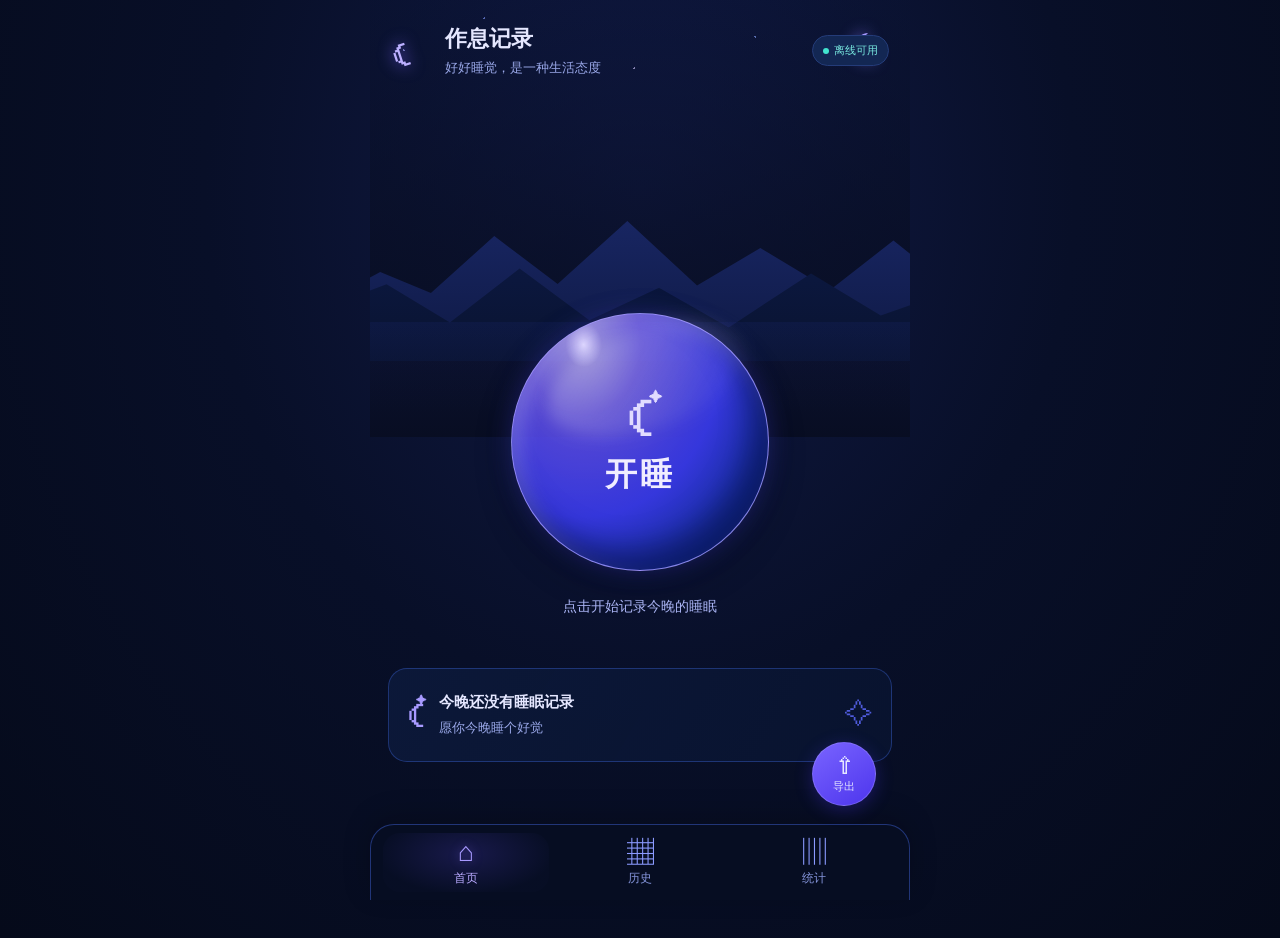
==== index.html @ d7cca5ba "Add files via upload" ====
<!doctype html><html lang="zh-CN"><head><meta charset="utf-8"><meta name="viewport" content="width=device-width,initial-scale=1,viewport-fit=cover"><meta name="theme-color" content="#070d22"><meta name="description" content="离线睡眠记录"><title>作息记录</title><link rel="manifest" href="./manifest.json"><link rel="icon" href="./icon-192.png"><link rel="stylesheet" href="./style.css"></head><body><div class="app-shell">
<header class="app-header"><div class="brand-mark">☾</div><div class="brand-copy"><h1 id="page-heading">作息记录</h1><p id="page-subtitle">好好睡觉，是一种生活态度</p></div><span class="offline-pill"><i></i>离线可用</span></header>
<main>
<section class="page active" id="page-home" data-page="home"><div class="home-scene"><div class="scene-stars"></div><div class="scene-moon"></div><div class="mountain back"></div><div class="mountain front"></div><div class="lake"></div></div><div class="sleep-orb-wrap"><button id="sleep-toggle" class="sleep-orb"><span class="orb-moon">☾<i>✦</i></span><span class="orb-label" id="sleep-toggle-label">开睡</span></button></div><p class="home-hint" id="home-hint">点击开始记录今晚的睡眠</p><div class="sleep-status-card"><div class="status-moon">☾<small>✦</small></div><div><strong id="status-title">今晚还没有睡眠记录</strong><p id="status-description">愿你今晚睡个好觉</p></div><span class="sprig">✧</span></div><div class="recent-mini" id="home-recent" hidden></div></section>
<section class="page" id="page-history" data-page="history" hidden><div class="section-heading"><div><h2>历史</h2><p>记录每一个安稳的夜晚</p></div><span class="heading-icon">▦</span></div><div class="month-picker"><button id="prev-year">«</button><button id="prev-month">‹</button><strong id="month-label"></strong><button id="next-month">›</button><button id="next-year">»</button></div><div class="calendar"><div class="weekday-row"><span>周一</span><span>周二</span><span>周三</span><span>周四</span><span>周五</span><span>周六</span><span>周日</span></div><div class="calendar-grid" id="calendar-grid"></div></div><div class="history-list-card"><div class="selected-date-heading"><div><h3 id="selected-date-title">选择日期</h3><p id="selected-date-subtitle">该日期的睡眠记录</p></div><span class="selected-date-dot"></span></div><div id="selected-records" class="record-list"></div></div></section>
<section class="page" id="page-stats" data-page="stats" hidden><div class="section-heading"><div><h2>统计分析</h2><p>了解睡眠，遇见更好的自己</p></div><span class="heading-icon">▥</span></div><div class="period-switch"><button class="period-button active" data-period="month">按月</button><button class="period-button" data-period="year">按年</button></div><div class="stat-card"><div class="stat-icon moon-icon">☾</div><div><p id="total-label">本月睡眠总时长</p><strong id="total-value">0 <small>小时</small> 0 <small>分钟</small></strong></div></div><div class="stat-card"><div class="stat-icon clock-icon">◴</div><div><p>平均每天睡眠时长</p><strong id="average-value">0 <small>小时</small> 0 <small>分钟</small></strong></div></div><div class="distribution-card"><h3>开始睡觉的时间分布</h3><p class="distribution-subtitle">按开始睡觉的时间统计次数</p><div id="time-distribution" class="distribution-list"></div><p class="sample-note" id="stats-empty-note" hidden>记录更多睡眠后，这里会显示你的入睡时间规律。</p></div></section>
</main><button id="export-button" class="export-fab" title="导出记录"><span>⇧</span><small>导出</small></button><input id="import-file" type="file" accept="application/json,.json" hidden><nav class="bottom-nav"><button class="nav-button active" data-page="home"><span class="nav-icon">⌂</span><span>首页</span></button><button class="nav-button" data-page="history"><span class="nav-icon">▦</span><span>历史</span></button><button class="nav-button" data-page="stats"><span class="nav-icon">▥</span><span>统计</span></button></nav></div><div id="toast" class="toast" role="status"></div><script src="./app.js"></script></body></html>
---- style.css ----
:root{color-scheme:dark;--bg:#070d22;--panel:#0c1837;--border:rgba(54,91,198,.45);--purple:#7760ff;--text:#e5e7ff;--muted:#9aa8e9;--nav:76px}*{box-sizing:border-box}html,body{margin:0;min-height:100%;background:#070d22;color:var(--text);font-family:-apple-system,BlinkMacSystemFont,"Segoe UI","PingFang SC","Microsoft YaHei",sans-serif}body{background:radial-gradient(ellipse at 50% 20%,#111a46,#080f28 48%,#050a1a);-webkit-tap-highlight-color:transparent}button{font:inherit;color:inherit;cursor:pointer}.app-shell{max-width:540px;min-height:100vh;margin:auto;padding:max(18px,env(safe-area-inset-top)) 18px calc(var(--nav) + 100px + env(safe-area-inset-bottom));position:relative;overflow:hidden}.app-header{display:flex;align-items:center;gap:12px;position:relative;z-index:2;padding:6px 3px 16px}.brand-mark{width:42px;font-size:36px;color:#bcb0ff;text-shadow:0 0 16px #7760ff;transform:rotate(-18deg)}.brand-copy h1{margin:0;font-size:22px;font-weight:650}.brand-copy p{margin:5px 0 0;color:var(--muted);font-size:13px}.offline-pill{margin-left:auto;border:1px solid #243c79;border-radius:99px;padding:7px 10px;color:#78e8e0;font-size:11px;background:#132753;white-space:nowrap}.offline-pill i{display:inline-block;width:6px;height:6px;border-radius:50%;background:#42e4cf;margin-right:5px}.page[hidden]{display:none!important}.home-scene{position:absolute;z-index:0;left:-18px;right:-18px;top:-18px;height:455px;overflow:hidden;pointer-events:none;background:linear-gradient(180deg,#09143733,#080d21 95%)}.scene-stars{position:absolute;inset:0;opacity:.6;background-image:radial-gradient(1px 1px at 9% 15%,#b4baff 99%,transparent),radial-gradient(1px 1px at 23% 8%,#829aff 99%,transparent),radial-gradient(1px 1px at 49% 19%,#d3c9ff 99%,transparent),radial-gradient(1px 1px at 70% 12%,#8ba8ff 99%,transparent)}.scene-moon{position:absolute;top:48px;right:38px;width:27px;height:27px;border-radius:50%;box-shadow:-8px 3px 0 #a79aff;filter:drop-shadow(0 0 8px #8375ff)}.mountain{position:absolute;left:-5%;right:-5%;height:150px;bottom:96px;clip-path:polygon(0 74%,9% 54%,17% 68%,27% 30%,37% 62%,48% 20%,59% 63%,69% 38%,80% 66%,90% 33%,100% 67%,100% 100%,0 100%)}.mountain.back{background:linear-gradient(#1a2868,#101b48)}.mountain.front{bottom:76px;height:120px;background:linear-gradient(#0c1944,#09132f);clip-path:polygon(0 56%,10% 36%,20% 68%,31% 23%,42% 66%,53% 39%,64% 72%,77% 27%,88% 62%,100% 40%,100% 100%,0 100%)}.lake{position:absolute;bottom:0;left:0;right:0;height:115px;background:linear-gradient(#222e8828,#08102d22)}.sleep-orb-wrap{position:relative;z-index:1;display:flex;justify-content:center;padding-top:220px}.sleep-orb{position:relative;width:min(65vw,258px);aspect-ratio:1;border:1px solid #afa4ffbd;border-radius:50%;display:flex;flex-direction:column;align-items:center;justify-content:center;gap:8px;background:radial-gradient(ellipse at 28% 12%,#dbd4ff 0%,#a190ffc7 7%,#6f59ffc7 22%,#3537dc 54%,#152d9e 78%,#17276b 100%);box-shadow:inset -16px -20px 28px #040c3c85,inset 9px 8px 18px #e3dbff3d,0 0 24px #514dff45,0 12px 34px #02061a73;transition:transform .16s,filter .16s}.sleep-orb:before{content:"";position:absolute;inset:5% 8% 55% 12%;border-radius:50%;background:linear-gradient(140deg,#ffffff40,#ffffff00);filter:blur(8px);transform:rotate(-18deg)}.sleep-orb:active{transform:translateY(4px) scale(.985);filter:brightness(.88)}.orb-moon{position:relative;font-size:58px;line-height:1;color:#e1dcff}.orb-moon i{position:absolute;top:3px;right:-8px;font-size:14px;font-style:normal}.orb-label{font-size:32px;font-weight:700;letter-spacing:.08em;color:#f0edff}.home-hint{position:relative;z-index:1;text-align:center;margin:27px 0 52px;color:#aab4f4;font-size:14px}.sleep-status-card{position:relative;z-index:1;display:flex;align-items:center;gap:13px;min-height:94px;padding:17px 18px;border:1px solid var(--border);border-radius:19px;background:linear-gradient(120deg,#0c193af5,#09142ff0)}.status-moon{font-size:37px;color:#a89aff;position:relative}.status-moon small{position:absolute;top:0;right:-1px;font-size:11px}.sleep-status-card strong{font-size:15px;font-weight:600}.sleep-status-card p{margin:7px 0 0;color:var(--muted);font-size:13px}.sprig{margin-left:auto;color:#4f5bdb;font-size:28px}.recent-mini{margin-top:12px;padding:13px;background:#0d193bcc;border:1px solid var(--border);border-radius:15px;color:var(--muted);font-size:13px}.section-heading{display:flex;align-items:center;justify-content:space-between;margin:2px 4px 20px}.section-heading h2{margin:0;font-size:25px}.section-heading p{margin:6px 0 0;color:var(--muted);font-size:14px}.heading-icon{color:#9291ff;font-size:29px}.month-picker{display:flex;align-items:center;justify-content:space-between;gap:5px;padding:9px 10px;background:#0c193bf5;border:1px solid #324d9d47;border-radius:18px}.month-picker button{border:0;background:transparent;color:#9ca4ff;font-size:27px;line-height:1;min-width:28px;padding:3px}.month-picker strong{font-size:18px;white-space:nowrap}.weekday-row,.calendar-grid{display:grid;grid-template-columns:repeat(7,minmax(0,1fr));text-align:center}.weekday-row{margin:20px 0 9px;color:#a6b1f2;font-size:12px}.calendar-grid{row-gap:8px}.calendar-day{justify-self:center;width:35px;height:35px;display:grid;place-items:center;border:0;border-radius:50%;background:transparent;color:#dfe3ff;font-size:14px;position:relative}.calendar-day.outside{color:#5e6b9d}.calendar-day.has-record{background:#304fff99;color:white;box-shadow:0 0 12px #2b4bff61}.calendar-day.has-record:after{content:"";position:absolute;bottom:3px;width:3px;height:3px;border-radius:50%;background:#d4ddff}.calendar-day.selected{background:linear-gradient(145deg,#a18aff,#7550ff);box-shadow:0 0 15px #7d5cff8c}.calendar-day.today:not(.selected){outline:1px solid #ac9fffc9}.history-list-card,.distribution-card{margin-top:20px;padding:15px 12px 12px;border:1px solid #2d4b9d66;border-radius:20px;background:linear-gradient(145deg,#0c1939f5,#071129f5)}.selected-date-heading{display:flex;align-items:center;justify-content:space-between;padding:0 3px 11px}.selected-date-heading h3{margin:0;font-size:16px}.selected-date-heading p{margin:5px 0 0;font-size:12px;color:var(--muted)}.selected-date-dot{width:8px;height:8px;border-radius:50%;background:#9b87ff;box-shadow:0 0 10px #7760ff}.record-list{display:grid;gap:9px}.record-row{display:flex;align-items:center;gap:11px;padding:12px;border:1px solid #2c4b9e8c;border-radius:14px;background:linear-gradient(100deg,#132553eb,#0d1c42e6)}.record-row.selected-record{border-color:#8b68ff;background:linear-gradient(100deg,#442dabC7,#1e2671e6)}.record-moon{font-size:26px;color:#b7aaff}.record-main{flex:1;min-width:0}.record-times{font-size:14px;white-space:nowrap}.record-duration{margin-top:5px;color:#aeb9f2;font-size:12px}.record-empty{padding:22px 8px;text-align:center;color:#7887bd;font-size:13px}.period-switch{display:flex;gap:4px;padding:5px;margin-bottom:15px;border:1px solid #2c489757;border-radius:18px;background:#0c1a3df0}.period-button{flex:1;border:0;border-radius:14px;padding:11px;color:#9aa8e7;background:transparent}.period-button.active{background:linear-gradient(110deg,#6657f4,#5946e8);color:white}.stat-card{display:flex;align-items:center;gap:17px;padding:19px 18px;margin-bottom:13px;border:1px solid #2f4ea066;border-radius:20px;background:linear-gradient(125deg,#0e1e45f5,#0a1634f5)}.stat-icon{flex-shrink:0;width:52px;height:52px;display:grid;place-items:center}.moon-icon{font-size:51px;color:#c3b5ff}.clock-icon{width:46px;height:46px;border-radius:50%;background:linear-gradient(145deg,#b7a5ff,#7771f4);color:#111c55;font-size:30px}.stat-card p{margin:0 0 9px;color:#aab5ef;font-size:14px}.stat-card strong{font-size:25px;font-weight:650;white-space:nowrap}.stat-card strong small{font-size:14px;font-weight:500}.distribution-card{margin-top:15px;padding:17px 15px 15px}.distribution-card h3{margin:0;font-size:17px}.distribution-subtitle{margin:7px 0 19px;color:#929fe1;font-size:12px}.distribution-list{display:grid;gap:16px}.distribution-item{display:grid;gap:7px}.distribution-meta{display:flex;align-items:center;gap:10px}.distribution-name{width:32px;flex-shrink:0;font-size:14px}.distribution-time{flex:1;color:#93a2e8;font-size:12px;white-space:nowrap}.distribution-count{font-size:13px;white-space:nowrap}.progress-track{height:11px;overflow:hidden;border-radius:99px;background:#182c67}.progress-fill{height:100%;border-radius:99px;background:linear-gradient(90deg,#7162ff,#6953f7);transition:width .25s}.sample-note{margin:15px 0 0;padding:9px 10px;border-radius:10px;color:#7f91d8;background:#142553b8;font-size:11px;line-height:1.6}.export-fab{position:fixed;z-index:20;right:max(calc((100vw - 500px)/2 + 14px),18px);bottom:calc(var(--nav) + 18px + env(safe-area-inset-bottom));width:64px;height:64px;border:1px solid #b3a4ff59;border-radius:50%;display:flex;flex-direction:column;justify-content:center;align-items:center;gap:1px;background:linear-gradient(145deg,#7964ff,#4d35ed);box-shadow:0 4px 18px #4331e255}.export-fab span{font-size:24px;line-height:1}.export-fab small{font-size:11px}.bottom-nav{position:fixed;z-index:15;bottom:0;left:50%;transform:translateX(-50%);width:min(100%,540px);padding:8px 12px calc(8px + env(safe-area-inset-bottom));min-height:calc(var(--nav) + env(safe-area-inset-bottom));display:grid;grid-template-columns:repeat(3,1fr);gap:8px;background:#070e23f5;border:1px solid #304ca8a6;border-bottom:0;border-radius:24px 24px 0 0;box-shadow:0 -8px 28px #0003;backdrop-filter:blur(16px)}.nav-button{display:flex;flex-direction:column;align-items:center;justify-content:center;gap:3px;border:0;border-radius:17px;background:transparent;color:#8595dc;font-size:12px}.nav-icon{font-size:27px;line-height:1.05;color:#8b9aff}.nav-button.active{color:#b9aaff;background:radial-gradient(ellipse at 50% 35%,#5643d23b,#1f235f0a 75%)}.nav-button.active .nav-icon{color:#a89aff;filter:drop-shadow(0 0 5px #8569ff80)}.toast{position:fixed;z-index:40;left:50%;bottom:calc(var(--nav) + 92px + env(safe-area-inset-bottom));transform:translate(-50%,10px);max-width:calc(100vw - 40px);padding:11px 16px;border:1px solid #786edc59;border-radius:13px;background:#121b3ff7;color:#e2e2ff;font-size:13px;text-align:center;opacity:0;pointer-events:none;transition:opacity .18s,transform .18s}.toast.show{opacity:1;transform:translate(-50%,0)}@media(max-width:380px){.app-shell{padding-left:13px;padding-right:13px}.sleep-orb-wrap{padding-top:200px}.stat-card{padding:16px 13px;gap:11px}.stat-card strong{font-size:22px}.month-picker strong{font-size:16px}.calendar-day{width:32px;height:32px}.distribution-meta{gap:6px}.distribution-time{font-size:11px}}
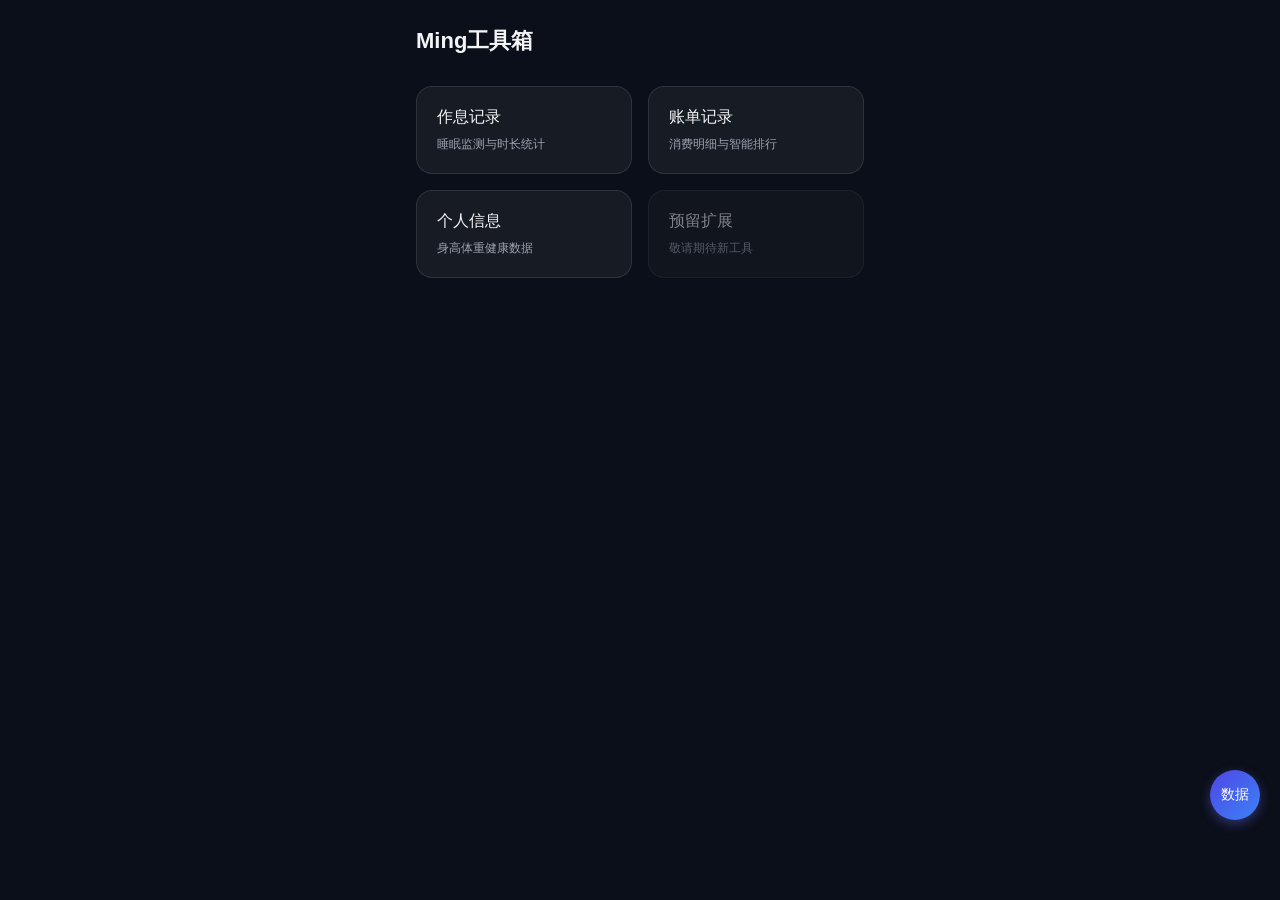
==== commit ff59cac0: "最终版本的三功能工具箱 其中包括：作息记录、账单记录、个人信息" ====
--- a/index.html
+++ b/index.html
@@ -1,7 +1,1021 @@
-<!doctype html><html lang="zh-CN"><head><meta charset="utf-8"><meta name="viewport" content="width=device-width,initial-scale=1,viewport-fit=cover"><meta name="theme-color" content="#070d22"><meta name="description" content="离线睡眠记录"><title>作息记录</title><link rel="manifest" href="./manifest.json"><link rel="icon" href="./icon-192.png"><link rel="stylesheet" href="./style.css"></head><body><div class="app-shell">
-<header class="app-header"><div class="brand-mark">☾</div><div class="brand-copy"><h1 id="page-heading">作息记录</h1><p id="page-subtitle">好好睡觉，是一种生活态度</p></div><span class="offline-pill"><i></i>离线可用</span></header>
-<main>
-<section class="page active" id="page-home" data-page="home"><div class="home-scene"><div class="scene-stars"></div><div class="scene-moon"></div><div class="mountain back"></div><div class="mountain front"></div><div class="lake"></div></div><div class="sleep-orb-wrap"><button id="sleep-toggle" class="sleep-orb"><span class="orb-moon">☾<i>✦</i></span><span class="orb-label" id="sleep-toggle-label">开睡</span></button></div><p class="home-hint" id="home-hint">点击开始记录今晚的睡眠</p><div class="sleep-status-card"><div class="status-moon">☾<small>✦</small></div><div><strong id="status-title">今晚还没有睡眠记录</strong><p id="status-description">愿你今晚睡个好觉</p></div><span class="sprig">✧</span></div><div class="recent-mini" id="home-recent" hidden></div></section>
-<section class="page" id="page-history" data-page="history" hidden><div class="section-heading"><div><h2>历史</h2><p>记录每一个安稳的夜晚</p></div><span class="heading-icon">▦</span></div><div class="month-picker"><button id="prev-year">«</button><button id="prev-month">‹</button><strong id="month-label"></strong><button id="next-month">›</button><button id="next-year">»</button></div><div class="calendar"><div class="weekday-row"><span>周一</span><span>周二</span><span>周三</span><span>周四</span><span>周五</span><span>周六</span><span>周日</span></div><div class="calendar-grid" id="calendar-grid"></div></div><div class="history-list-card"><div class="selected-date-heading"><div><h3 id="selected-date-title">选择日期</h3><p id="selected-date-subtitle">该日期的睡眠记录</p></div><span class="selected-date-dot"></span></div><div id="selected-records" class="record-list"></div></div></section>
-<section class="page" id="page-stats" data-page="stats" hidden><div class="section-heading"><div><h2>统计分析</h2><p>了解睡眠，遇见更好的自己</p></div><span class="heading-icon">▥</span></div><div class="period-switch"><button class="period-button active" data-period="month">按月</button><button class="period-button" data-period="year">按年</button></div><div class="stat-card"><div class="stat-icon moon-icon">☾</div><div><p id="total-label">本月睡眠总时长</p><strong id="total-value">0 <small>小时</small> 0 <small>分钟</small></strong></div></div><div class="stat-card"><div class="stat-icon clock-icon">◴</div><div><p>平均每天睡眠时长</p><strong id="average-value">0 <small>小时</small> 0 <small>分钟</small></strong></div></div><div class="distribution-card"><h3>开始睡觉的时间分布</h3><p class="distribution-subtitle">按开始睡觉的时间统计次数</p><div id="time-distribution" class="distribution-list"></div><p class="sample-note" id="stats-empty-note" hidden>记录更多睡眠后，这里会显示你的入睡时间规律。</p></div></section>
-</main><button id="export-button" class="export-fab" title="导出记录"><span>⇧</span><small>导出</small></button><input id="import-file" type="file" accept="application/json,.json" hidden><nav class="bottom-nav"><button class="nav-button active" data-page="home"><span class="nav-icon">⌂</span><span>首页</span></button><button class="nav-button" data-page="history"><span class="nav-icon">▦</span><span>历史</span></button><button class="nav-button" data-page="stats"><span class="nav-icon">▥</span><span>统计</span></button></nav></div><div id="toast" class="toast" role="status"></div><script src="./app.js"></script></body></html>+<!DOCTYPE html>
+<html lang="zh-CN">
+<head>
+    <meta charset="UTF-8">
+    <meta name="viewport" content="width=device-width, initial-scale=1.0">
+    <title>Ming工具箱</title>
+    <style>
+        :root {
+            --bg-main: #0b0f19;
+            --card-bg: rgba(255, 255, 255, 0.05);
+            --card-border: rgba(255, 255, 255, 0.1);
+            --text-main: #f3f4f6;
+            --text-sub: #9ca3af;
+            --accent: #6366f1;
+            --accent-gradient: linear-gradient(135deg, #4f46e5 0%, #3b82f6 100%);
+            --danger: #ef4444;
+        }
+        * { box-sizing: border-box; margin: 0; padding: 0; font-family: -apple-system, BlinkMacSystemFont, "Segoe UI", Roboto, Helvetica, Arial, sans-serif; }
+        body { background-color: var(--bg-main); color: var(--text-main); min-height: 100vh; display: flex; flex-direction: column; }
+        
+        .container { max-width: 480px; width: 100%; margin: 0 auto; padding: 16px; flex: 1; display: flex; flex-direction: column; padding-bottom: 90px; }
+        header { display: flex; justify-content: space-between; align-items: center; margin-bottom: 20px; padding: 10px 0; }
+        h1 { font-size: 22px; font-weight: 600; cursor: pointer; }
+        
+        /* 首页卡片布局 */
+        .grid-cards { display: grid; grid-template-columns: repeat(2, 1fr); gap: 16px; }
+        .card { background: var(--card-bg); border: 1px solid var(--card-border); border-radius: 16px; padding: 20px; display: flex; flex-direction: column; justify-content: space-between; min-height: 80px; cursor: pointer; transition: transform 0.2s, background 0.2s; }
+        .card:active { transform: scale(0.97); background: rgba(255, 255, 255, 0.08); }
+        .card-title { font-size: 16px; font-weight: 500; margin-bottom: 8px; pointer-events: none; }
+        .card-desc { font-size: 12px; color: var(--text-sub); pointer-events: none; }
+
+        /* 底部浮动数据按钮 */
+        .data-btn { position: fixed; right: 20px; bottom: 80px; width: 50px; height: 50px; border-radius: 50%; background: var(--accent-gradient); color: white; display: flex; align-items: center; justify-content: center; font-size: 14px; box-shadow: 0 4px 12px rgba(99, 102, 241, 0.4); cursor: pointer; border: none; z-index: 100; }
+
+        /* 底部导航栏 */
+        .bottom-nav { position: fixed; bottom: 0; left: 0; width: 100%; background: rgba(11, 15, 25, 0.95); backdrop-filter: blur(10px); border-top: 1px solid var(--card-border); display: flex; justify-content: space-around; padding: 14px 0; z-index: 99; }
+        .nav-item { color: var(--text-sub); font-size: 14px; text-decoration: none; cursor: pointer; background: none; border: none; padding: 6px 12px; }
+        .nav-item.active { color: var(--accent); font-weight: 600; }
+
+        /* 子页面通用 */
+        .sub-page { display: none; flex-direction: column; flex: 1; }
+        .sub-page.active { display: flex; }
+
+        /* 作息星空风首页 */
+        .sleep-hero { background: radial-gradient(circle at center, #1e1b4b 0%, #0b0f19 100%); border-radius: 20px; display: flex; flex-direction: column; align-items: center; justify-content: center; padding: 30px 20px; margin-bottom: 16px; border: 1px solid rgba(255,255,255,0.05); }
+        .sleep-planet-btn { width: 140px; height: 140px; border-radius: 50%; background: linear-gradient(135deg, #3b82f6, #1d4ed8); border: none; color: white; font-size: 18px; font-weight: 600; cursor: pointer; box-shadow: 0 0 30px rgba(59, 130, 246, 0.4); transition: transform 0.2s; display: flex; align-items: center; justify-content: center; }
+        .sleep-planet-btn:active { transform: scale(0.95); }
+        .sleep-planet-btn.awake { background: linear-gradient(135deg, #8b5cf6, #6d28d9); box-shadow: 0 0 30px rgba(139, 92, 246, 0.4); }
+
+        /* 通用表单与列表 */
+        .form-group { margin-bottom: 16px; }
+        .form-label { font-size: 14px; color: var(--text-sub); margin-bottom: 8px; display: block; }
+        .tag-group { display: flex; flex-wrap: wrap; gap: 8px; }
+        .tag { padding: 6px 14px; border-radius: 20px; background: var(--card-bg); border: 1px solid var(--card-border); font-size: 13px; color: var(--text-main); cursor: pointer; }
+        .tag.selected { background: var(--accent); border-color: var(--accent); }
+        .input-box { width: 100%; padding: 12px; border-radius: 12px; background: var(--card-bg); border: 1px solid var(--card-border); color: white; font-size: 16px; margin-bottom: 16px; outline: none; }
+        
+        /* 定制下拉菜单样式 */
+        select.input-box {
+            background-color: #121824;
+            color: var(--text-main);
+            appearance: none;
+            -webkit-appearance: none;
+            background-image: url("data:image/svg+xml;charset=UTF-8,%3csvg xmlns='http://www.w3.org/2000/svg' viewBox='0 0 24 24' fill='none' stroke='%239ca3af' stroke-width='2' stroke-linecap='round' stroke-linejoin='round'%3e%3cpolyline points='6 9 12 15 18 9'%3e%3c/polyline%3e%3c/svg%3e");
+            background-repeat: no-repeat;
+            background-position: right 12px center;
+            background-size: 16px;
+            padding-right: 36px;
+            cursor: pointer;
+        }
+        select.input-box option {
+            background-color: #121824;
+            color: var(--text-main);
+            padding: 10px;
+        }
+
+        .btn-primary { width: 100%; padding: 12px; border-radius: 12px; background: var(--accent-gradient); color: white; border: none; font-size: 16px; font-weight: 600; cursor: pointer; }
+        
+        /* 列表与滑动删除容器（彻底解决透出与边框外露） */
+        .list-container { margin-top: 10px; display: flex; flex-direction: column; gap: 10px; }
+        .list-item-wrapper { position: relative; overflow: hidden; border-radius: 12px; touch-action: pan-y; }
+        
+        .delete-action { position: absolute; right: 0; top: 0; bottom: 0; width: 80px; background: var(--danger); color: white; display: none; align-items: center; justify-content: center; font-size: 14px; z-index: 1; border-top-right-radius: 12px; border-bottom-right-radius: 12px; cursor: pointer; font-weight: 600; }
+        
+        .list-item { background-color: #121824; border: 1px solid var(--card-border); padding: 14px; display: flex; justify-content: space-between; align-items: center; position: relative; z-index: 2; transition: transform 0.2s ease; border-radius: 12px; }
+        .list-item.highlight { background: linear-gradient(135deg, rgba(79, 70, 229, 0.2) 0%, rgba(59, 130, 246, 0.2) 100%); border-color: var(--accent); }
+        
+        .list-item-wrapper.swiped .list-item { transform: translateX(-80px); }
+        .list-item-wrapper.swiped .delete-action { display: flex; }
+
+        /* 月历样式 */
+        .calendar-grid { display: grid; grid-template-columns: repeat(7, 1fr); gap: 6px; text-align: center; margin-bottom: 16px; background: var(--card-bg); padding: 12px; border-radius: 14px; border: 1px solid var(--card-border); }
+        .cal-header { font-size: 12px; color: var(--text-sub); padding-bottom: 6px; }
+        .cal-day { padding: 8px 0; font-size: 14px; border-radius: 8px; cursor: pointer; color: var(--text-sub); }
+        .cal-day.has-record { color: var(--text-main); font-weight: 600; background: rgba(255,255,255,0.08); }
+        .cal-day.selected { background: var(--accent) !important; color: white !important; }
+
+        /* 时段分布进度条样式 */
+        .time-slot-row { margin-bottom: 12px; }
+        .time-slot-info { display: flex; justify-content: space-between; font-size: 13px; margin-bottom: 4px; }
+        .time-bar-bg { width: 100%; height: 8px; background: rgba(255,255,255,0.06); border-radius: 4px; overflow: hidden; }
+        .time-bar-fill { height: 100%; background: var(--accent-gradient); border-radius: 4px; transition: width 0.3s ease; }
+
+        /* 模态框 */
+        .modal { position: fixed; top: 0; left: 0; width: 100%; height: 100%; background: rgba(0,0,0,0.7); display: none; align-items: center; justify-content: center; z-index: 200; padding: 20px; }
+        .modal-content { background: #121824; border: 1px solid var(--card-border); border-radius: 20px; padding: 24px; width: 100%; max-width: 360px; }
+        .modal-title { font-size: 18px; font-weight: 600; margin-bottom: 16px; }
+        .modal-btns { display: flex; gap: 10px; margin-top: 20px; }
+        .modal-btns button { flex: 1; padding: 10px; border-radius: 10px; border: none; font-weight: 600; cursor: pointer; }
+        .btn-cancel { background: var(--card-bg); color: var(--text-sub); }
+    </style>
+</head>
+<body>
+
+<div class="container" id="app">
+    <!-- 主页 -->
+    <div id="page-home" class="sub-page active">
+        <header>
+            <h1>Ming工具箱</h1>
+        </header>
+        <div class="grid-cards">
+            <div class="card" id="card-sleep">
+                <div>
+                    <div class="card-title">作息记录</div>
+                    <div class="card-desc">睡眠监测与时长统计</div>
+                </div>
+            </div>
+            <div class="card" id="card-bill">
+                <div>
+                    <div class="card-title">账单记录</div>
+                    <div class="card-desc">消费明细与智能排行</div>
+                </div>
+            </div>
+            <div class="card" id="card-profile">
+                <div>
+                    <div class="card-title">个人信息</div>
+                    <div class="card-desc">身高体重健康数据</div>
+                </div>
+            </div>
+            <div class="card" style="opacity: 0.5;">
+                <div>
+                    <div class="card-title">预留扩展</div>
+                    <div class="card-desc">敬请期待新工具</div>
+                </div>
+            </div>
+        </div>
+    </div>
+
+    <!-- 作息记录模块 -->
+    <div id="page-sleep" class="sub-page">
+        <header>
+            <h1 class="nav-home">‹ 作息记录</h1>
+        </header>
+        <div id="sleep-content-home">
+            <div class="sleep-hero">
+                <button id="sleep-btn" class="sleep-planet-btn">开睡</button>
+                <p id="sleep-status-text" style="margin-top: 14px; font-size: 14px; color: var(--text-sub);">点击记录您的睡眠状态</p>
+            </div>
+            <div style="font-size: 14px; color: var(--text-sub); margin-bottom: 8px;">今日睡眠记录</div>
+            <div class="list-container" id="sleep-today-list"></div>
+        </div>
+        <div id="sleep-content-history" style="display:none;">
+            <div id="sleep-calendar-container"></div>
+            <div class="list-container" id="sleep-history-list"></div>
+        </div>
+        <div id="sleep-content-stats" style="display:none;">
+            <div style="display: flex; gap: 10px; margin-bottom: 16px;">
+                <select id="sleep-stat-month-select" class="input-box" style="margin-bottom:0; flex:1;">
+                    <option value="all">全年</option>
+                    <option value="01">1月</option>
+                    <option value="02">2月</option>
+                    <option value="03">3月</option>
+                    <option value="04">4月</option>
+                    <option value="05">5月</option>
+                    <option value="06">6月</option>
+                    <option value="07">7月</option>
+                    <option value="08">8月</option>
+                    <option value="09">9月</option>
+                    <option value="10">10月</option>
+                    <option value="11">11月</option>
+                    <option value="12">12月</option>
+                </select>
+                <select id="sleep-stat-year-select" class="input-box" style="margin-bottom:0; width: 110px;"></select>
+            </div>
+            <div class="card" style="margin-bottom:12px;">
+                <div class="card-desc" id="sleep-stat-period-title">本月总睡眠时长</div>
+                <div style="font-size:20px; font-weight:600; margin-top:6px;" id="stat-total-sleep">0小时0分钟</div>
+            </div>
+            <div class="card" style="margin-bottom:12px;">
+                <div class="card-desc">平均每天睡眠时长</div>
+                <div style="font-size:20px; font-weight:600; margin-top:6px;" id="stat-avg-sleep">0小时0分钟</div>
+            </div>
+            <div class="card">
+                <div class="card-title" style="font-size:14px; margin-bottom:12px;">时段分布</div>
+                <div id="sleep-time-bars" style="display: flex; flex-direction: column; gap: 8px;">暂无时段统计数据</div>
+            </div>
+        </div>
+        <div class="bottom-nav">
+            <button class="nav-item active" data-sleep-tab="home">首页</button>
+            <button class="nav-item" data-sleep-tab="history">历史</button>
+            <button class="nav-item" data-sleep-tab="stats">统计</button>
+        </div>
+    </div>
+
+    <!-- 账单记录模块 -->
+    <div id="page-bill" class="sub-page">
+        <header>
+            <h1 class="nav-home">‹ 账单记录</h1>
+        </header>
+        <div id="bill-content-record">
+            <div class="form-group">
+                <label class="form-label">品类</label>
+                <div class="tag-group" id="tags-category"></div>
+            </div>
+            <div class="form-group">
+                <label class="form-label">平台</label>
+                <div class="tag-group" id="tags-platform"></div>
+            </div>
+            <div class="form-group">
+                <label class="form-label">品名</label>
+                <div class="tag-group" id="tags-item"></div>
+            </div>
+            <div class="form-group">
+                <label class="form-label">金额 (元)</label>
+                <input type="number" step="0.01" id="bill-amount" class="input-box" placeholder="0.00">
+            </div>
+            <button class="btn-primary" id="save-bill-btn">保存账单</button>
+            <div style="margin-top: 16px; font-size: 14px; color: var(--text-sub);">今日总消费: <span id="today-total" style="color:var(--text-main); font-weight:600;">0.00</span> 元</div>
+            <div style="font-size: 14px; color: var(--text-sub); margin-top: 16px; margin-bottom: 8px;">今日消费记录</div>
+            <div class="list-container" id="bill-today-list"></div>
+        </div>
+        <div id="bill-content-history" style="display:none;">
+            <div id="bill-calendar-container"></div>
+            <div id="bill-day-total-banner" style="font-size:14px; font-weight:600; color:var(--text-main); margin-bottom:10px; background:var(--card-bg); padding:10px 14px; border-radius:10px; border:1px solid var(--card-border);"></div>
+            <div class="list-container" id="bill-history-list"></div>
+        </div>
+        <div id="bill-content-stats" style="display:none;">
+            <div style="display: flex; gap: 10px; margin-bottom: 16px;">
+                <select id="stat-month-select" class="input-box" style="margin-bottom:0; flex:1;">
+                    <option value="all">全年</option>
+                    <option value="01">1月</option>
+                    <option value="02">2月</option>
+                    <option value="03">3月</option>
+                    <option value="04">4月</option>
+                    <option value="05">5月</option>
+                    <option value="06">6月</option>
+                    <option value="07">7月</option>
+                    <option value="08">8月</option>
+                    <option value="09">9月</option>
+                    <option value="10">10月</option>
+                    <option value="11">11月</option>
+                    <option value="12">12月</option>
+                </select>
+                <select id="stat-year-select" class="input-box" style="margin-bottom:0; width: 110px;"></select>
+            </div>
+            <div class="card" style="margin-bottom:12px;">
+                <div class="card-desc" id="bill-stat-period-title">本月总消费</div>
+                <div style="font-size:22px; font-weight:600; margin-top:6px;" id="bill-stat-period-total">0.00 元</div>
+            </div>
+            <div class="card" style="margin-bottom:12px;">
+                <div class="card-desc">本日总消费 (固定显示今天)</div>
+                <div style="font-size:22px; font-weight:600; margin-top:6px;" id="bill-stat-today-total">0.00 元</div>
+            </div>
+            <div class="card" id="bill-stat-rankings"></div>
+        </div>
+        <div class="bottom-nav">
+            <button class="nav-item active" data-bill-tab="record">记账</button>
+            <button class="nav-item" data-bill-tab="history">历史账单</button>
+            <button class="nav-item" data-bill-tab="stats">统计</button>
+        </div>
+    </div>
+
+    <!-- 个人信息模块 -->
+    <div id="page-profile" class="sub-page">
+        <header>
+            <h1 class="nav-home">‹ 个人信息</h1>
+        </header>
+        <div class="grid-cards" id="profile-cards-container"></div>
+    </div>
+</div>
+
+<!-- 数据管理悬浮按钮 -->
+<button class="data-btn" id="open-data-modal">数据</button>
+
+<!-- 数据管理弹窗 -->
+<div class="modal" id="data-modal">
+    <div class="modal-content">
+        <div class="modal-title">数据管理</div>
+        <p style="font-size: 13px; color: var(--text-sub); margin-bottom: 16px;">支持导出全部整站数据为 JSON 文件，或导入外部备份文件（导入将完全替换当前数据）。</p>
+        <button class="btn-primary" id="export-json-btn" style="margin-bottom: 10px;">导出整站数据</button>
+        <button class="btn-primary" id="trigger-import-btn" style="background:var(--card-bg); border:1px solid var(--card-border);">导入整站数据</button>
+        <input type="file" id="import-file" style="display:none" accept=".json">
+        <div class="modal-btns" style="margin-top: 16px;">
+            <button class="btn-cancel" id="close-data-modal">关闭</button>
+        </div>
+    </div>
+</div>
+
+<script>
+    document.addEventListener('DOMContentLoaded', function() {
+        let db = JSON.parse(localStorage.getItem('ming_toolbox_data')) || {
+            sleeps: [],
+            bills: [],
+            profiles: [
+                { id: 'height', title: '身高', value: '168', updateTime: '2026年10月19日' },
+                { id: 'weight', title: '体重', value: '105斤', updateTime: '2026年10月19日' }
+            ],
+            options: {
+                category: ['衣服', '裤子', '外卖', '鸡蛋'],
+                platform: ['美团', '拼多多', '京东', '抖音', '小红书'],
+                item: ['青椒炒肉', '腐竹炒肉', '一碗香', '衬衫', '体恤']
+            }
+        };
+
+        function saveDB() {
+            localStorage.setItem('ming_toolbox_data', JSON.stringify(db));
+        }
+
+        function switchModule(modName) {
+            document.querySelectorAll('.sub-page').forEach(p => p.classList.remove('active'));
+            if(modName === 'home') {
+                document.getElementById('page-home').classList.add('active');
+            } else if(modName === 'sleep') {
+                document.getElementById('page-sleep').classList.add('active');
+                switchSleepTab('home');
+            } else if(modName === 'bill') {
+                document.getElementById('page-bill').classList.add('active');
+                switchBillTab('record');
+            } else if(modName === 'profile') {
+                document.getElementById('page-profile').classList.add('active');
+                initProfileModule();
+            }
+        }
+
+        document.getElementById('card-sleep').onclick = function() { switchModule('sleep'); };
+        document.getElementById('card-bill').onclick = function() { switchModule('bill'); };
+        document.getElementById('card-profile').onclick = function() { switchModule('profile'); };
+
+        let selectedSleepDate = new Date().toISOString().split('T')[0];
+        let selectedBillDate = new Date().toISOString().split('T')[0];
+
+        function formatDuration(totalMinutes) {
+            const hrs = Math.floor(totalMinutes / 60);
+            const mins = totalMinutes % 60;
+            return `${hrs}小时${mins}分钟`;
+        }
+
+        function formatSleepItemHTML(s, origIdx, isHighlight = false) {
+            const startDate = new Date(s.start);
+            const year = startDate.getFullYear();
+            const month = startDate.getMonth() + 1;
+            const day = startDate.getDate();
+            const weekdays = ['周日', '周一', '周二', '周三', '周四', '周五', '周六'];
+            const weekday = weekdays[startDate.getDay()];
+
+            const startTimeStr = `${startDate.getHours()}点${startDate.getMinutes()}分`;
+            const endDate = new Date(s.end);
+            const endTimeStr = `${endDate.getHours()}点${endDate.getMinutes()}分`;
+
+            const durationMin = Math.round((s.end - s.start) / 60000);
+            const dateStrFormatted = `${year}年${month}月${day}日    ${weekday}`;
+
+            return `
+                <div class="list-item-wrapper" data-swipe-wrapper>
+                    <div class="delete-action" data-del-sleep="${origIdx}">删除</div>
+                    <div class="list-item ${isHighlight ? 'highlight' : ''}">
+                        <div>
+                            <div style="font-size:13px; color:var(--text-main); font-weight:600;">${dateStrFormatted}</div>
+                            <div style="font-size:12px; color:var(--text-sub); margin-top:4px;">${startTimeStr}~${endTimeStr}</div>
+                        </div>
+                        <div style="font-size:13px; font-weight:600; color:var(--accent);">共休息${formatDuration(durationMin)}</div>
+                    </div>
+                </div>
+            `;
+        }
+
+        function formatBillItemHTML(b, origIdx, isHighlight = false) {
+            return `
+                <div class="list-item-wrapper" data-swipe-wrapper>
+                    <div class="delete-action" data-del-bill="${origIdx}">删除</div>
+                    <div class="list-item ${isHighlight ? 'highlight' : ''}">
+                        <div>
+                            <div style="font-weight:600;">${b.item} <span style="font-size:12px; color:var(--text-sub); font-weight:normal;">(${b.category} / ${b.platform})</span></div>
+                            <div style="font-size:12px; color:var(--text-sub); margin-top:4px;">${b.date} ${b.time}</div>
+                        </div>
+                        <div style="font-weight:600; color:var(--danger);">-¥${b.amount.toFixed(2)}</div>
+                    </div>
+                </div>
+            `;
+        }
+
+        /* 作息模块逻辑 */
+        let currentSleep = JSON.parse(localStorage.getItem('ming_current_sleep')) || null;
+        function initSleepModule() {
+            const btn = document.getElementById('sleep-btn');
+            const txt = document.getElementById('sleep-status-text');
+            if(!btn) return;
+            if(currentSleep) {
+                btn.innerText = '醒来';
+                btn.classList.add('awake');
+                txt.innerText = '正在睡眠中... 开始于 ' + new Date(currentSleep.start).toLocaleTimeString();
+            } else {
+                btn.innerText = '开睡';
+                btn.classList.remove('awake');
+                txt.innerText = '点击记录您的睡眠状态';
+            }
+            renderTodaySleepList();
+        }
+
+        function renderTodaySleepList() {
+            const container = document.getElementById('sleep-today-list');
+            if(!container) return;
+            const todayStr = new Date().toISOString().split('T')[0];
+            const matched = db.sleeps.map((s, idx) => ({...s, origIdx: idx})).filter(s => s.dateStr === todayStr);
+            if(matched.length === 0) {
+                container.innerHTML = `<div style="color:var(--text-sub); font-size:13px; padding:10px 0;">今日暂无睡眠记录</div>`;
+                return;
+            }
+            let html = '';
+            matched.forEach((s, idx) => {
+                const isLatest = (idx === matched.length - 1);
+                html = formatSleepItemHTML(s, s.origIdx, isLatest) + html;
+            });
+            container.innerHTML = html;
+        }
+
+        function toggleSleep() {
+            const now = new Date().getTime();
+            if(!currentSleep) {
+                currentSleep = { start: now };
+                localStorage.setItem('ming_current_sleep', JSON.stringify(currentSleep));
+            } else {
+                const record = { start: currentSleep.start, end: now, dateStr: new Date(currentSleep.start).toISOString().split('T')[0] };
+                db.sleeps.push(record);
+                saveDB();
+                currentSleep = null;
+                localStorage.removeItem('ming_current_sleep');
+            }
+            initSleepModule();
+        }
+
+        function switchSleepTab(tab) {
+            ['home', 'history', 'stats'].forEach(t => {
+                const el = document.getElementById('sleep-content-' + t);
+                if(el) el.style.display = (t === tab) ? 'block' : 'none';
+            });
+            document.querySelectorAll('#page-sleep .nav-item').forEach(btn => {
+                btn.classList.toggle('active', btn.getAttribute('data-sleep-tab') === tab);
+            });
+            if(tab === 'home') initSleepModule();
+            if(tab === 'history') renderSleepCalendarAndList();
+            if(tab === 'stats') initSleepStatsView();
+        }
+
+        function renderSleepCalendarAndList() {
+            const container = document.getElementById('sleep-calendar-container');
+            if(!container) return;
+            const now = new Date();
+            const year = now.getFullYear();
+            const month = now.getMonth();
+            const daysInMonth = new Date(year, month + 1, 0).getDate();
+
+            let recordedDates = new Set(db.sleeps.map(s => s.dateStr));
+
+            let html = `<div class="calendar-grid">
+                <div class="cal-header">一</div><div class="cal-header">二</div><div class="cal-header">三</div><div class="cal-header">四</div><div class="cal-header">五</div><div class="cal-header">六</div><div class="cal-header">日</div>`;
+            
+            for(let d=1; d<=daysInMonth; d++) {
+                const mStr = (month + 1).toString().padStart(2, '0');
+                const dStr = d.toString().padStart(2, '0');
+                const dateKey = `${year}-${mStr}-${dStr}`;
+                const hasRec = recordedDates.has(dateKey);
+                const isSel = selectedSleepDate === dateKey;
+
+                html += `<div class="cal-day ${hasRec ? 'has-record' : ''} ${isSel ? 'selected' : ''}" data-sleep-date="${dateKey}">${d}</div>`;
+            }
+            html += `</div>`;
+            container.innerHTML = html;
+            renderSleepListForDate(selectedSleepDate);
+        }
+
+        function renderSleepListForDate(dateStr) {
+            const listCont = document.getElementById('sleep-history-list');
+            if(!listCont) return;
+            const matched = db.sleeps.map((s, idx) => ({...s, origIdx: idx})).filter(s => s.dateStr === dateStr);
+            if(matched.length === 0) {
+                listCont.innerHTML = `<div style="color:var(--text-sub); text-align:center; padding:15px;">${dateStr} 暂无睡眠记录</div>`;
+                return;
+            }
+            let html = '';
+            matched.forEach((s, idx) => {
+                const isLatest = (idx === matched.length - 1);
+                html = formatSleepItemHTML(s, s.origIdx, isLatest) + html;
+            });
+            listCont.innerHTML = html;
+        }
+
+        function initSleepStatsView() {
+            const yearSelect = document.getElementById('sleep-stat-year-select');
+            const monthSelect = document.getElementById('sleep-stat-month-select');
+            const currentYear = new Date().getFullYear();
+            const currentMonth = (new Date().getMonth() + 1).toString().padStart(2, '0');
+
+            let yearHtml = '';
+            for(let y = currentYear; y >= currentYear - 3; y--) {
+                yearHtml += `<option value="${y}">${y}年</option>`;
+            }
+            yearSelect.innerHTML = yearHtml;
+            yearSelect.value = currentYear.toString();
+            monthSelect.value = currentMonth;
+
+            renderSleepStats();
+        }
+
+        function renderSleepStats() {
+            const yearVal = document.getElementById('sleep-stat-year-select').value;
+            const monthVal = document.getElementById('sleep-stat-month-select').value;
+
+            let totalMinutes = 0;
+            let slots = [0, 0, 0, 0];
+            let countedDays = new Set();
+
+            db.sleeps.forEach(s => {
+                const [sYear, sMonth] = s.dateStr.split('-');
+                if(sYear === yearVal) {
+                    if(monthVal === 'all' || sMonth === monthVal) {
+                        const dur = Math.round((s.end - s.start) / 60000);
+                        totalMinutes += dur;
+                        countedDays.add(s.dateStr);
+
+                        const hour = new Date(s.start).getHours();
+                        if(hour >= 0 && hour < 6) slots[0]++;
+                        else if(hour >= 6 && hour < 12) slots[1]++;
+                        else if(hour >= 12 && hour < 18) slots[2]++;
+                        else slots[3]++;
+                    }
+                }
+            });
+
+            document.getElementById('sleep-stat-period-title').innerText = monthVal === 'all' ? `${yearVal}年度总睡眠时长` : `${yearVal}年${parseInt(monthVal)}月总睡眠时长`;
+            document.getElementById('stat-total-sleep').innerText = formatDuration(totalMinutes);
+
+            const daysCount = countedDays.size > 0 ? countedDays.size : 1;
+            const avgMinutes = Math.round(totalMinutes / daysCount);
+            document.getElementById('stat-avg-sleep').innerText = formatDuration(avgMinutes);
+
+            const maxSlotCount = Math.max(...slots, 1);
+            const slotDetails = [
+                { title: '凌晨', range: '0:00-06:00', count: slots[0] },
+                { title: '上午', range: '6:00-12:00', count: slots[1] },
+                { title: '下午', range: '12:00-18:00', count: slots[2] },
+                { title: '晚上', range: '18:00-24:00', count: slots[3] }
+            ];
+
+            let barsHtml = '';
+            slotDetails.forEach(slot => {
+                const percent = Math.round((slot.count / maxSlotCount) * 100);
+                barsHtml += `
+                    <div class="time-slot-row">
+                        <div class="time-slot-info">
+                            <span style="color:var(--text-main);">${slot.title}    ${slot.range}</span>
+                            <span style="color:var(--accent); font-weight:600;">${slot.count}次</span>
+                        </div>
+                        <div class="time-bar-bg">
+                            <div class="time-bar-fill" style="width: ${percent}%;"></div>
+                        </div>
+                    </div>
+                `;
+            });
+            document.getElementById('sleep-time-bars').innerHTML = barsHtml;
+        }
+
+        /* 账单模块逻辑 */
+        let selectedTag = { category: '', platform: '', item: '' };
+        function initBillModule() {
+            renderTags('category');
+            renderTags('platform');
+            renderTags('item');
+            calcTodayTotal();
+            renderTodayBillList();
+        }
+
+        function getSortedOptions(type) {
+            let counts = {};
+            db.options[type].forEach(opt => counts[opt] = 0);
+            db.bills.forEach(b => {
+                if(b[type] && counts[b[type]] !== undefined) counts[b[type]]++;
+            });
+            return [...db.options[type]].sort((a, b) => counts[b] - counts[a]);
+        }
+
+        function renderTags(type) {
+            const container = document.getElementById('tags-' + type);
+            if(!container) return;
+            const sortedOpts = getSortedOptions(type);
+            if(!selectedTag[type] || !sortedOpts.includes(selectedTag[type])) {
+                selectedTag[type] = sortedOpts[0] || '';
+            }
+            let html = '';
+            sortedOpts.forEach((opt) => {
+                const isSelected = selectedTag[type] === opt;
+                html += `<div class="tag ${isSelected ? 'selected' : ''}" data-tag-type="${type}" data-tag-val="${opt}">${opt}</div>`;
+            });
+            html += `<div class="tag" data-add-tag="${type}">+ 添加</div>`;
+            container.innerHTML = html;
+        }
+
+        function addBill() {
+            const amount = parseFloat(document.getElementById('bill-amount').value);
+            if(isNaN(amount) || amount <= 0) {
+                alert('请输入正确的金额！');
+                return;
+            }
+            const newBill = {
+                category: selectedTag.category,
+                platform: selectedTag.platform,
+                item: selectedTag.item,
+                amount: amount,
+                date: new Date().toISOString().split('T')[0],
+                time: new Date().toLocaleTimeString()
+            };
+            db.bills.push(newBill);
+            saveDB();
+            document.getElementById('bill-amount').value = '';
+            calcTodayTotal();
+            renderTodayBillList();
+            alert('账单记录成功！');
+        }
+
+        function calcTodayTotal() {
+            const today = new Date().toISOString().split('T')[0];
+            let total = 0;
+            db.bills.forEach(b => { if(b.date === today) total += b.amount; });
+            const el = document.getElementById('today-total');
+            if(el) el.innerText = total.toFixed(2);
+        }
+
+        function renderTodayBillList() {
+            const container = document.getElementById('bill-today-list');
+            if(!container) return;
+            const todayStr = new Date().toISOString().split('T')[0];
+            const matched = db.bills.map((b, idx) => ({...b, origIdx: idx})).filter(b => b.date === todayStr);
+            if(matched.length === 0) {
+                container.innerHTML = `<div style="color:var(--text-sub); font-size:13px; padding:10px 0;">今日暂无消费记录</div>`;
+                return;
+            }
+            let html = '';
+            matched.forEach((b, idx) => {
+                const isLatest = (idx === matched.length - 1);
+                html = formatBillItemHTML(b, b.origIdx, isLatest) + html;
+            });
+            container.innerHTML = html;
+        }
+
+        function switchBillTab(tab) {
+            ['record', 'history', 'stats'].forEach(t => {
+                const el = document.getElementById('bill-content-' + t);
+                if(el) el.style.display = (t === tab) ? 'block' : 'none';
+            });
+            document.querySelectorAll('#page-bill .nav-item').forEach(btn => {
+                btn.classList.toggle('active', btn.getAttribute('data-bill-tab') === tab);
+            });
+            if(tab === 'record') initBillModule();
+            if(tab === 'history') renderBillCalendarAndList();
+            if(tab === 'stats') initBillStatsView();
+        }
+
+        function renderBillCalendarAndList() {
+            const container = document.getElementById('bill-calendar-container');
+            if(!container) return;
+            const now = new Date();
+            const year = now.getFullYear();
+            const month = now.getMonth();
+            const daysInMonth = new Date(year, month + 1, 0).getDate();
+
+            let recordedDates = new Set(db.bills.map(b => b.date));
+
+            let html = `<div class="calendar-grid">
+                <div class="cal-header">一</div><div class="cal-header">二</div><div class="cal-header">三</div><div class="cal-header">四</div><div class="cal-header">五</div><div class="cal-header">六</div><div class="cal-header">日</div>`;
+            
+            for(let d=1; d<=daysInMonth; d++) {
+                const mStr = (month + 1).toString().padStart(2, '0');
+                const dStr = d.toString().padStart(2, '0');
+                const dateKey = `${year}-${mStr}-${dStr}`;
+                const hasRec = recordedDates.has(dateKey);
+                const isSel = selectedBillDate === dateKey;
+
+                html += `<div class="cal-day ${hasRec ? 'has-record' : ''} ${isSel ? 'selected' : ''}" data-bill-date="${dateKey}">${d}</div>`;
+            }
+            html += `</div>`;
+            container.innerHTML = html;
+            renderBillListForDate(selectedBillDate);
+        }
+
+        function renderBillListForDate(dateStr) {
+            const listCont = document.getElementById('bill-history-list');
+            const banner = document.getElementById('bill-day-total-banner');
+            if(!listCont || !banner) return;
+
+            const matched = db.bills.map((b, idx) => ({...b, origIdx: idx})).filter(b => b.date === dateStr);
+            
+            let dayTotal = 0;
+            matched.forEach(b => dayTotal += b.amount);
+
+            const [pYear, pMonth, pDay] = dateStr.split('-');
+            banner.innerText = `${pYear}年${parseInt(pMonth)}月${parseInt(pDay)}日总消费金额：${dayTotal.toFixed(2)}元`;
+
+            if(matched.length === 0) {
+                listCont.innerHTML = `<div style="color:var(--text-sub); text-align:center; padding:15px;">${dateStr} 暂无账单记录</div>`;
+                return;
+            }
+            let html = '';
+            matched.forEach((b, idx) => {
+                const isLatest = (idx === matched.length - 1);
+                html = formatBillItemHTML(b, b.origIdx, isLatest) + html;
+            });
+            listCont.innerHTML = html;
+        }
+
+        function initBillStatsView() {
+            const yearSelect = document.getElementById('stat-year-select');
+            const monthSelect = document.getElementById('stat-month-select');
+            const currentYear = new Date().getFullYear();
+            const currentMonth = (new Date().getMonth() + 1).toString().padStart(2, '0');
+
+            let yearHtml = '';
+            for(let y = currentYear; y >= currentYear - 3; y--) {
+                yearHtml += `<option value="${y}">${y}年</option>`;
+            }
+            yearSelect.innerHTML = yearHtml;
+            yearSelect.value = currentYear.toString();
+            monthSelect.value = currentMonth;
+
+            renderBillStats();
+        }
+
+        function renderBillStats() {
+            const yearVal = document.getElementById('stat-year-select').value;
+            const monthVal = document.getElementById('stat-month-select').value;
+            const today = new Date().toISOString().split('T')[0];
+
+            let periodTotal = 0;
+            let todayTotal = 0;
+            let filteredBills = [];
+
+            db.bills.forEach(b => {
+                if(b.date === today) todayTotal += b.amount;
+
+                const [bYear, bMonth] = b.date.split('-');
+                if(bYear === yearVal) {
+                    if(monthVal === 'all' || bMonth === monthVal) {
+                        periodTotal += b.amount;
+                        filteredBills.push(b);
+                    }
+                }
+            });
+
+            document.getElementById('bill-stat-period-title').innerText = monthVal === 'all' ? `${yearVal}年度总消费` : `${yearVal}年${parseInt(monthVal)}月总消费`;
+            document.getElementById('bill-stat-period-total').innerText = periodTotal.toFixed(2) + ' 元';
+            document.getElementById('bill-stat-today-total').innerText = todayTotal.toFixed(2) + ' 元';
+
+            let catAmount = {}, catCount = {};
+            let platAmount = {}, platCount = {};
+            let itemAmount = {}, itemCount = {};
+
+            filteredBills.forEach(b => {
+                catAmount[b.category] = (catAmount[b.category] || 0) + b.amount;
+                catCount[b.category] = (catCount[b.category] || 0) + 1;
+                platAmount[b.platform] = (platAmount[b.platform] || 0) + b.amount;
+                platCount[b.platform] = (platCount[b.platform] || 0) + 1;
+                itemAmount[b.item] = (itemAmount[b.item] || 0) + b.amount;
+                itemCount[b.item] = (itemCount[b.item] || 0) + 1;
+            });
+
+            function getTop(obj, isCount = false) {
+                let keys = Object.keys(obj);
+                if(keys.length === 0) return '暂无数据';
+                keys.sort((a, b) => obj[b] - obj[a]);
+                return `${keys[0]} (${isCount ? obj[keys[0]] + '次' : '¥' + obj[keys[0]].toFixed(2)})`;
+            }
+
+            const rankHTML = `
+                <div class="card-title" style="font-size:14px; margin-bottom:10px;">消费排行分析</div>
+                <div style="font-size:13px; color:var(--text-sub); display:flex; flex-direction:column; gap:6px;">
+                    <div>金额最高品类: <span style="color:var(--text-main);">${getTop(catAmount)}</span></div>
+                    <div>次数最多品类: <span style="color:var(--text-main);">${getTop(catCount, true)}</span></div>
+                    <div>花费最高平台: <span style="color:var(--text-main);">${getTop(platAmount)}</span></div>
+                    <div>次数最多平台: <span style="color:var(--text-main);">${getTop(platCount, true)}</span></div>
+                    <div>金额最高品名: <span style="color:var(--text-main);">${getTop(itemAmount)}</span></div>
+                    <div>次数最多品名: <span style="color:var(--text-main);">${getTop(itemCount, true)}</span></div>
+                </div>
+            `;
+            document.getElementById('bill-stat-rankings').innerHTML = rankHTML;
+        }
+
+        /* 个人信息模块逻辑 */
+        function initProfileModule() {
+            const container = document.getElementById('profile-cards-container');
+            if(!container) return;
+            let html = '';
+            db.profiles.forEach(p => {
+                html += `
+                    <div class="card" data-profile-key="${p.id}">
+                        <div>
+                            <div class="card-title">${p.title}</div>
+                            <div style="font-size: 20px; font-weight: 600; margin: 10px 0;">${p.value}</div>
+                            <div class="card-desc">更新于 ${p.updateTime}</div>
+                        </div>
+                    </div>
+                `;
+            });
+            html += `
+                <div class="card" id="add-profile-trigger" style="border: 2px dashed var(--card-border); align-items: center; justify-content: center;">
+                    <div style="text-align:center; color: var(--text-sub);">+ 添加信息</div>
+                </div>
+            `;
+            container.innerHTML = html;
+        }
+
+        /* 触摸滑动交互逻辑 */
+        let touchStartX = 0;
+        let currentSwipeWrapper = null;
+
+        document.body.addEventListener('touchstart', function(e) {
+            const wrapper = e.target.closest('[data-swipe-wrapper]');
+            if(wrapper) {
+                touchStartX = e.touches[0].clientX;
+                if(currentSwipeWrapper && currentSwipeWrapper !== wrapper) {
+                    currentSwipeWrapper.classList.remove('swiped');
+                }
+                currentSwipeWrapper = wrapper;
+            } else {
+                if(currentSwipeWrapper) {
+                    currentSwipeWrapper.classList.remove('swiped');
+                    currentSwipeWrapper = null;
+                }
+            }
+        }, {passive: true});
+
+        document.body.addEventListener('touchend', function(e) {
+            if(!currentSwipeWrapper) return;
+            const touchEndX = e.changedTouches[0].clientX;
+            const diffX = touchEndX - touchStartX;
+            if(diffX < -40) {
+                currentSwipeWrapper.classList.add('swiped');
+            } else if(diffX > 40) {
+                currentSwipeWrapper.classList.remove('swiped');
+            }
+        }, {passive: true});
+
+        /* 统一交互监听 */
+        document.body.addEventListener('click', function(e) {
+            if(e.target.classList.contains('nav-home')) {
+                switchModule('home');
+                return;
+            }
+
+            const sTab = e.target.closest('[data-sleep-tab]');
+            if(sTab) {
+                switchSleepTab(sTab.getAttribute('data-sleep-tab'));
+                return;
+            }
+
+            const bTab = e.target.closest('[data-bill-tab]');
+            if(bTab) {
+                switchBillTab(bTab.getAttribute('data-bill-tab'));
+                return;
+            }
+
+            if(e.target.id === 'sleep-btn') {
+                toggleSleep();
+                return;
+            }
+
+            const sDay = e.target.closest('[data-sleep-date]');
+            if(sDay) {
+                selectedSleepDate = sDay.getAttribute('data-sleep-date');
+                renderSleepCalendarAndList();
+                return;
+            }
+
+            const bDay = e.target.closest('[data-bill-date]');
+            if(bDay) {
+                selectedBillDate = bDay.getAttribute('data-bill-date');
+                renderBillCalendarAndList();
+                return;
+            }
+
+            const tag = e.target.closest('[data-tag-type]');
+            if(tag) {
+                selectedTag[tag.getAttribute('data-tag-type')] = tag.getAttribute('data-tag-val');
+                renderTags(tag.getAttribute('data-tag-type'));
+                return;
+            }
+
+            const addTag = e.target.closest('[data-add-tag]');
+            if(addTag) {
+                const type = addTag.getAttribute('data-add-tag');
+                const name = prompt('请输入新选项名称：');
+                if(name && name.trim()) {
+                    db.options[type].push(name.trim());
+                    saveDB();
+                    renderTags(type);
+                }
+                return;
+            }
+
+            if(e.target.id === 'save-bill-btn') {
+                addBill();
+                return;
+            }
+
+            const pCard = e.target.closest('[data-profile-key]');
+            if(pCard) {
+                const id = pCard.getAttribute('data-profile-key');
+                const profile = db.profiles.find(p => p.id === id);
+                if(profile) {
+                    const newVal = prompt(`修改 ${profile.title}：`, profile.value);
+                    if(newVal !== null) {
+                        profile.value = newVal;
+                        profile.updateTime = `${new Date().getFullYear()}年${new Date().getMonth()+1}月${new Date().getDate()}日`;
+                        saveDB();
+                        initProfileModule();
+                    }
+                }
+                return;
+            }
+
+            if(e.target.id === 'add-profile-trigger' || e.target.closest('#add-profile-trigger')) {
+                const title = prompt('请输入新信息名称（例如：视力、血压）：');
+                if(title) {
+                    const val = prompt('请输入对应数值：');
+                    if(val) {
+                        db.profiles.push({
+                            id: 'custom_' + Date.now(),
+                            title: title,
+                            value: val,
+                            updateTime: `${new Date().getFullYear()}年${new Date().getMonth()+1}月${new Date().getDate()}日`
+                        });
+                        saveDB();
+                        initProfileModule();
+                    }
+                }
+                return;
+            }
+
+            const delSleep = e.target.closest('[data-del-sleep]');
+            if(delSleep) {
+                const idx = parseInt(delSleep.getAttribute('data-del-sleep'));
+                db.sleeps.splice(idx, 1);
+                saveDB();
+                renderSleepCalendarAndList();
+                renderTodaySleepList();
+                return;
+            }
+
+            const delBill = e.target.closest('[data-del-bill]');
+            if(delBill) {
+                const idx = parseInt(delBill.getAttribute('data-del-bill'));
+                db.bills.splice(idx, 1);
+                saveDB();
+                renderBillCalendarAndList();
+                renderTodayBillList();
+                calcTodayTotal();
+                return;
+            }
+
+            if(e.target.id === 'open-data-modal') {
+                document.getElementById('data-modal').style.display = 'flex';
+                return;
+            }
+            if(e.target.id === 'close-data-modal') {
+                document.getElementById('data-modal').style.display = 'none';
+                return;
+            }
+            if(e.target.id === 'export-json-btn') {
+                const dataStr = "data:text/json;charset=utf-8," + encodeURIComponent(JSON.stringify(db, null, 2));
+                const dlAnchor = document.createElement('a');
+                dlAnchor.setAttribute("href", dataStr);
+                dlAnchor.setAttribute("download", `ming_toolbox_backup_${new Date().toISOString().split('T')[0]}.json`);
+                document.body.appendChild(dlAnchor);
+                dlAnchor.click();
+                dlAnchor.remove();
+                return;
+            }
+            if(e.target.id === 'trigger-import-btn') {
+                document.getElementById('import-file').click();
+                return;
+            }
+        });
+
+        document.body.addEventListener('change', function(e) {
+            if(e.target.id === 'stat-month-select' || e.target.id === 'stat-year-select') {
+                renderBillStats();
+            }
+            if(e.target.id === 'sleep-stat-month-select' || e.target.id === 'sleep-stat-year-select') {
+                renderSleepStats();
+            }
+            if(e.target.id === 'import-file') {
+                const file = e.target.files[0];
+                if(!file) return;
+                const reader = new FileReader();
+                reader.onload = function(evt) {
+                    if(confirm('确认后将完全替换当前整站数据，是否继续？')) {
+                        try {
+                            db = JSON.parse(evt.target.result);
+                            saveDB();
+                            alert('数据导入成功！');
+                            location.reload();
+                        } catch(err) {
+                            alert('文件格式错误，导入失败！');
+                        }
+                    }
+                };
+                reader.readAsText(file);
+            }
+        });
+    });
+</script>
+</body>
+</html>
